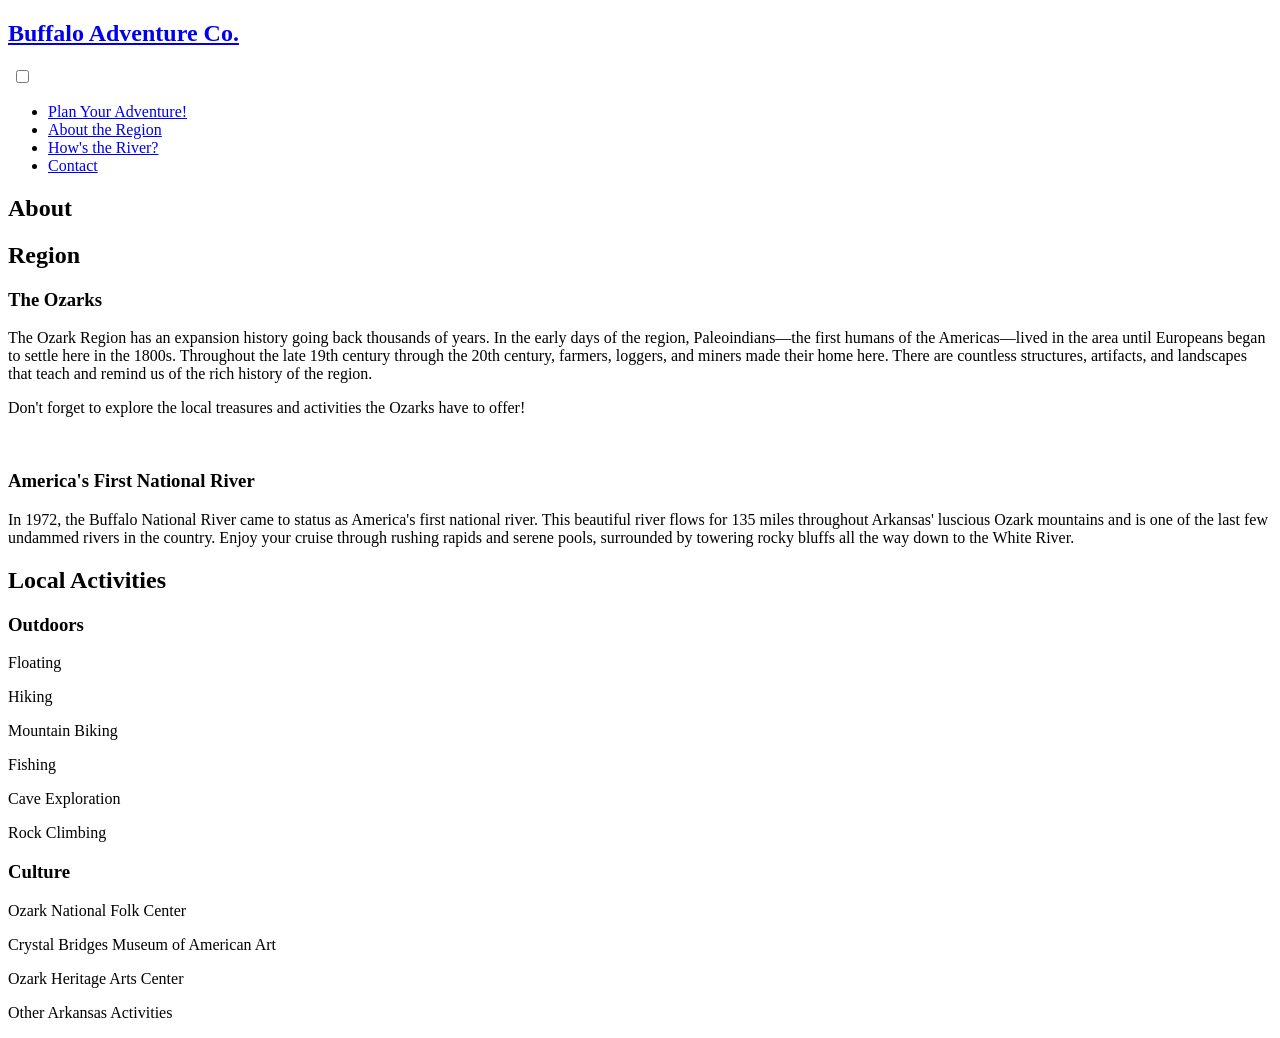
==== about.html @ 606f1b96 "Fix Index Links / Took HTMLs Out Of Folder (Broke)" ====
<!doctype html>
<html class="no-js" lang="en">
<head>
  <meta charset="utf-8">
  <meta name="author" content="Harrison Moss, Patricia Frogoso, Jonas Mikeal">
  <meta name="robots" content="noindex">
  <meta name="viewport" content="width=device-width, initial-scale=1">
  <meta name="description" content="Buffalo Advenure Co. content site">
  <title>Buffalo Adventure Co.</title>
  <meta name="theme-color" content="#fafafa">
</head>
<body>
<nav class="main-nav">
    <h1><a href="index.html">Buffalo Adventure Co.</a></h1>
    <image></image>
            <input type="checkbox" id="menu-toggle">
            <label for="menu-toggle" class="hamburger">
            </label>
            <ul>
                <li><a href="buffalo-adventure-co/adventure.html">Plan Your Adventure!</a></li>
                <li><a href="buffalo-adventure-co/about.html">About the Region</a></li>
                <li><a href="water-data/water-data.html">How's the River?</a></li>
                <li><a href="buffalo-adventure-co/contact.html">Contact</a></li>
            </ul>
        </nav>
        <h2>About</h2>
        <h2>Region</h2>
        <h3>The Ozarks</h3>
        <p>The Ozark Region has an expansion history going back thousands of years. In the early days of the region, Paleoindians—the first humans of the Americas—lived in the area until Europeans began to settle here in the 1800s. Throughout the late 19th century through the 20th century, farmers, loggers, and miners made their home here. There are countless structures, artifacts, and landscapes that teach and remind us of the rich history of the region.</p>
        <p>Don't forget to explore the local treasures and activities the Ozarks have to offer!</p>
    </br>
    <h3>America's First National River</h3>
    <p>In 1972, the Buffalo National River came to status as America's first national river. This beautiful river flows for 135 miles throughout Arkansas&#39; luscious Ozark mountains and is one of the last few undammed rivers in the country. Enjoy your cruise through rushing rapids and serene pools, surrounded by towering rocky bluffs all the way down to the White River.</p>
        <h2>Local Activities</h2>
        <h3>Outdoors</h3>
        <p>Floating</p>
        <p>Hiking</p>
        <p>Mountain Biking</p>
        <p>Fishing</p>
        <p>Cave Exploration</p>
        <p>Rock Climbing</p>
        <h3>Culture</h3>
        <p>Ozark National Folk Center</p>
        <p>Crystal Bridges Museum of American Art</p>
        <p>Ozark Heritage Arts Center</p>
        <p>Other Arkansas Activities</p>
    <footer>
    </footer>
</body>
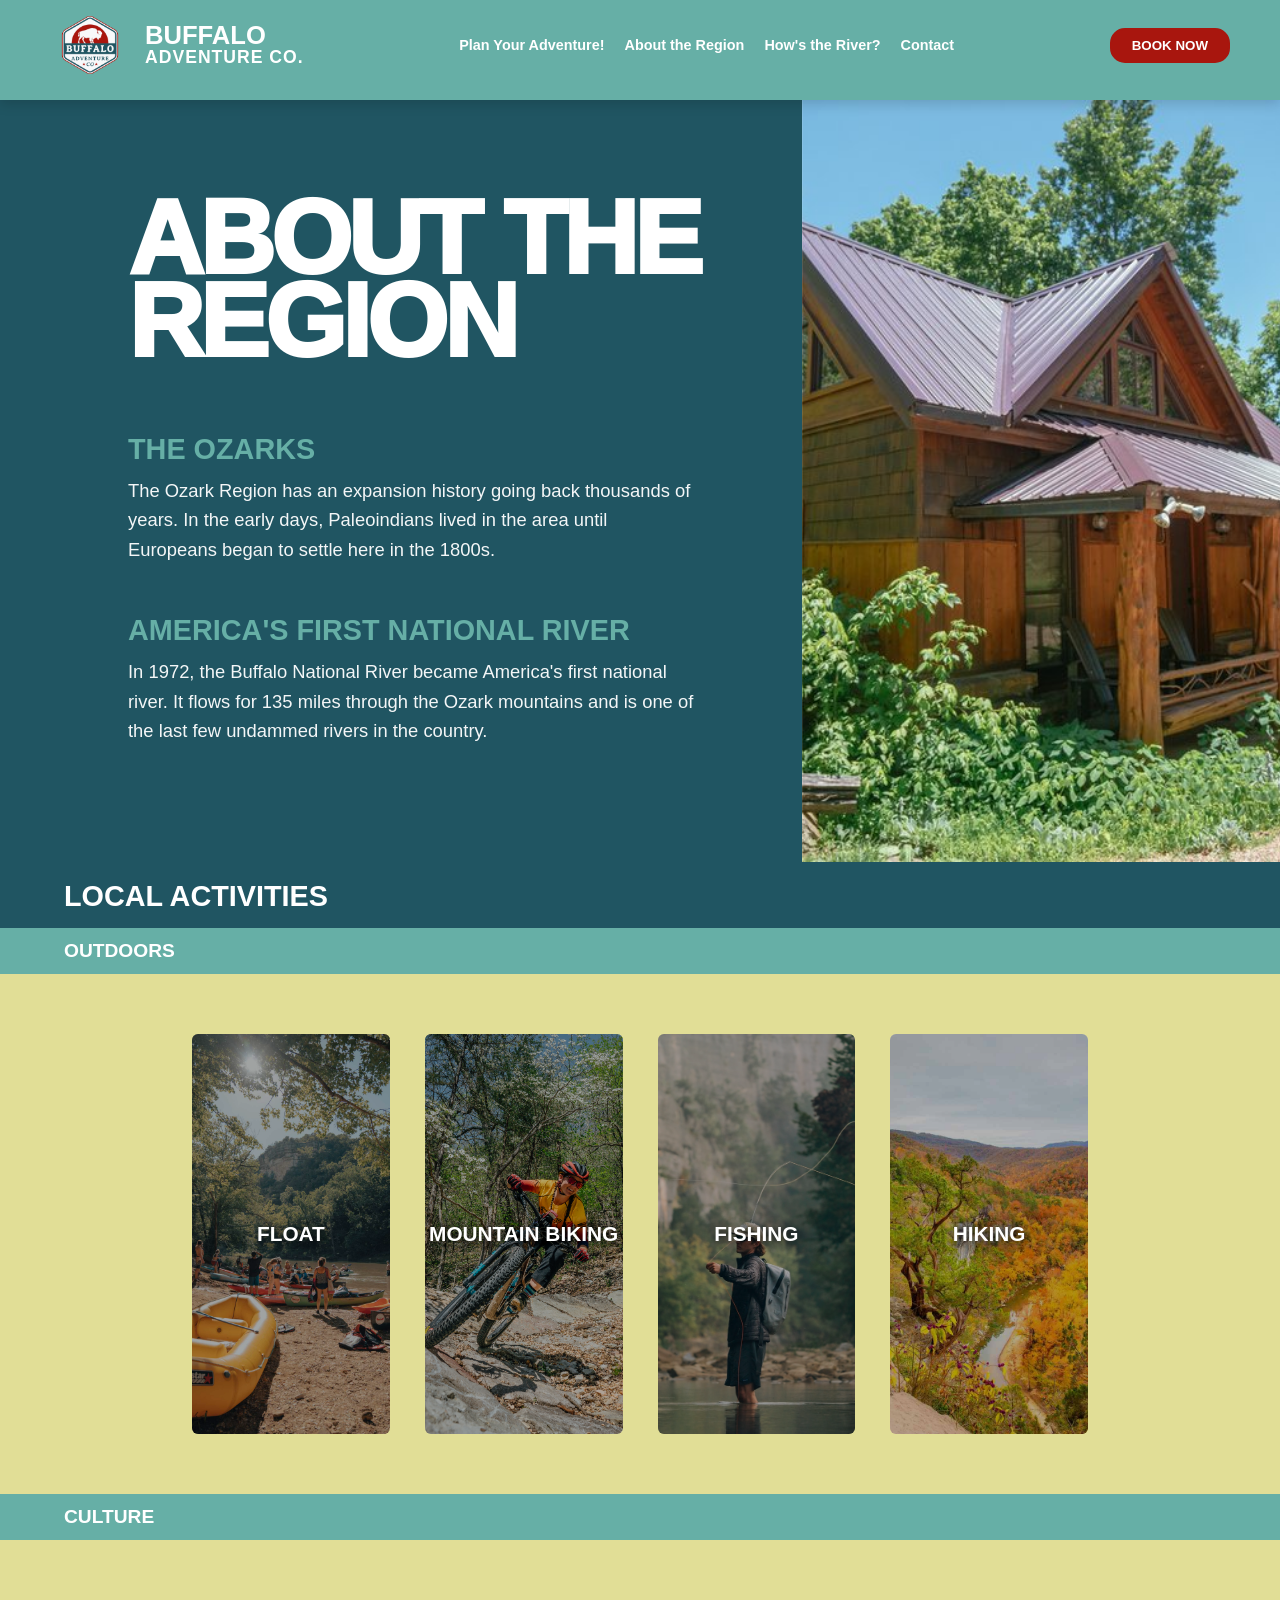
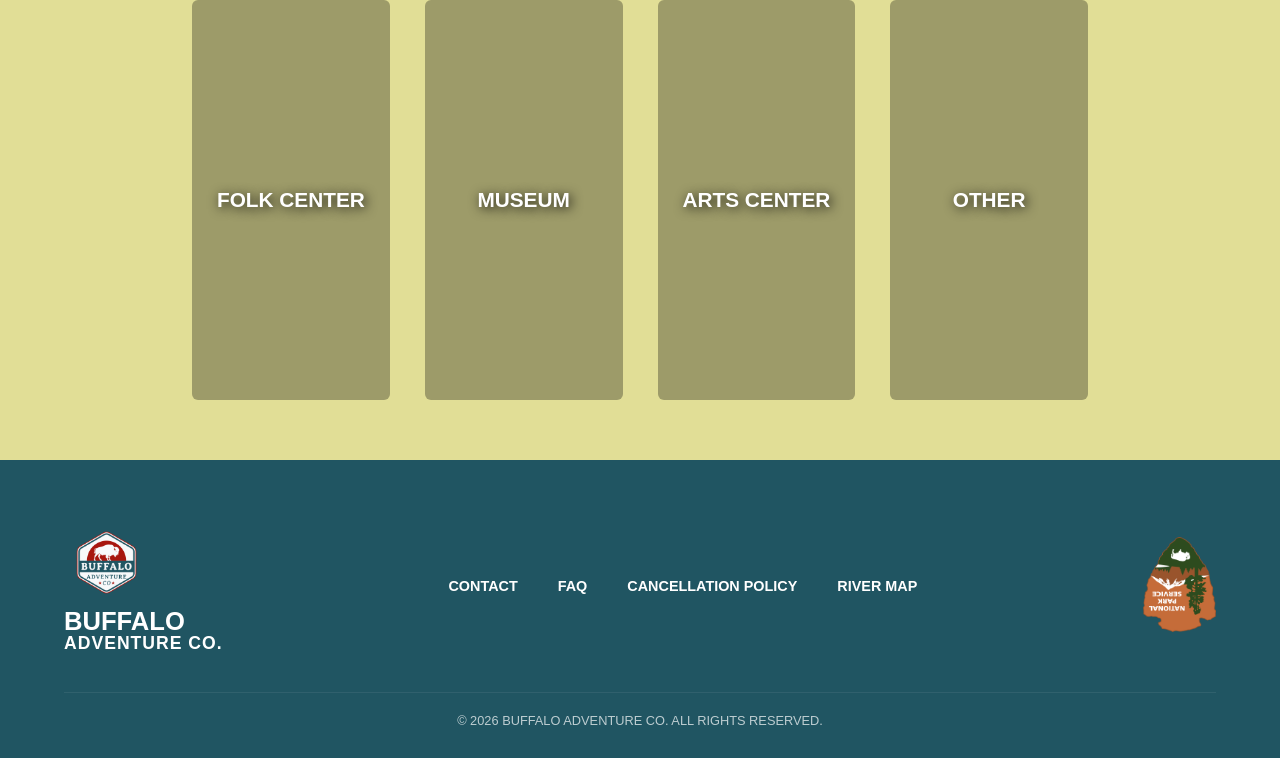
==== commit 3a4c4950: "worked on stylesheets for index, adventure, about, and water data. Also fixed water data api. Added " ====
--- a/about.html
+++ b/about.html
@@ -1,49 +1,105 @@
 <!doctype html>
-<html class="no-js" lang="en">
+<html lang="en">
 <head>
   <meta charset="utf-8">
   <meta name="author" content="Harrison Moss, Patricia Frogoso, Jonas Mikeal">
   <meta name="robots" content="noindex">
   <meta name="viewport" content="width=device-width, initial-scale=1">
   <meta name="description" content="Buffalo Advenure Co. content site">
-  <title>Buffalo Adventure Co.</title>
   <meta name="theme-color" content="#fafafa">
+  <title>About the Region - Buffalo Adventure Co.</title>
+  <link rel="stylesheet" href="buffalo-adventure-co/assets/css/about.css">
 </head>
 <body>
+
 <nav class="main-nav">
-    <h1><a href="index.html">Buffalo Adventure Co.</a></h1>
-    <image></image>
-            <input type="checkbox" id="menu-toggle">
-            <label for="menu-toggle" class="hamburger">
-            </label>
-            <ul>
-                <li><a href="buffalo-adventure-co/adventure.html">Plan Your Adventure!</a></li>
-                <li><a href="buffalo-adventure-co/about.html">About the Region</a></li>
-                <li><a href="water-data/water-data.html">How's the River?</a></li>
-                <li><a href="buffalo-adventure-co/contact.html">Contact</a></li>
-            </ul>
+  <h1>
+    <a href="index.html">
+      <img src="buffalo-adventure-co/assets/img/buffalo-adventure-co-logo.png" alt="Logo" class="logo">
+      <div class="brand-text">
+        <span class="top-line">Buffalo</span>
+        <span class="bottom-line">Adventure Co.</span>
+      </div>
+    </a>
+  </h1>
+  <ul class="nav-links">
+    <li><a href="adventure.html">Plan Your Adventure!</a></li>
+    <li><a href="about.html">About the Region</a></li>
+    <li><a href="water-data.html">How's the River?</a></li>
+    <li><a href="contact.html">Contact</a></li>
+  </ul>
+  <ul class="nav-cta">
+    <li><button class="book-now-btn">BOOK NOW</button></li>
+  </ul>
+</nav>
+
+<main>
+    <section class="region-hero">
+        <div class="region-text-side">
+            <h2>About The<br>Region</h2>
+            <h3>The Ozarks</h3>
+            <p>The Ozark Region has an expansion history going back thousands of years. In the early days, Paleoindians lived in the area until Europeans began to settle here in the 1800s.</p>
+            <h3>America's First National River</h3>
+            <p>In 1972, the Buffalo National River became America's first national river. It flows for 135 miles through the Ozark mountains and is one of the last few undammed rivers in the country.</p>
+        </div>
+        <div class="region-image-side">
+            </div>
+    </section>
+
+    <div class="category-bar">Local Activities</div>
+    
+    <div class="sub-header">Outdoors</div>
+    <section class="card-grid">
+        <a href="#" class="card" style="background-image: url('buffalo-adventure-co/assets/img/group-float.jpg');">
+            <span>FLOAT</span>
+        </a>
+        <a href="#" class="card" style="background-image: url('buffalo-adventure-co/assets/img/mtn-biking.jpg');">
+            <span>MOUNTAIN BIKING</span>
+        </a>
+        <a href="#" class="card" style="background-image: url('buffalo-adventure-co/assets/img/fishing.jpg');">
+            <span>FISHING</span>
+        </a>
+        <a href="#" class="card" style="background-image: url('buffalo-adventure-co/assets/img/hiking.jpg');">
+            <span>HIKING</span>
+        </a>
+
+    </section>
+
+    <div class="sub-header">Culture</div>
+    <section class="card-grid">
+        <a href="#" class="card" style="background-image: url('img/folk.jpg');"><span>Folk Center</span></a>
+        <a href="#" class="card" style="background-image: url('img/museum.jpg');"><span>Museum</span></a>
+        <a href="#" class="card" style="background-image: url('img/arts.jpg');"><span>Arts Center</span></a>
+        <a href="#" class="card" style="background-image: url('img/more.jpg');"><span>Other</span></a>
+    </section>
+</main>
+
+<footer class="main-footer">
+    <div class="footer-container">
+        <div class="footer-left">
+            <img src="buffalo-adventure-co/assets/img/buffalo-adventure-co-logo.png" alt="Logo" class="footer-logo">
+            <div class="brand-text">
+                <span class="top-line">BUFFALO</span>
+                <span class="bottom-line">ADVENTURE CO.</span>
+            </div>
+        </div>
+
+        <nav class="footer-nav">
+            <a href="contact.html">CONTACT</a>
+            <a href="#">FAQ</a>
+            <a href="#">CANCELLATION POLICY</a>
+            <a href="#">RIVER MAP</a>
         </nav>
-        <h2>About</h2>
-        <h2>Region</h2>
-        <h3>The Ozarks</h3>
-        <p>The Ozark Region has an expansion history going back thousands of years. In the early days of the region, Paleoindians—the first humans of the Americas—lived in the area until Europeans began to settle here in the 1800s. Throughout the late 19th century through the 20th century, farmers, loggers, and miners made their home here. There are countless structures, artifacts, and landscapes that teach and remind us of the rich history of the region.</p>
-        <p>Don't forget to explore the local treasures and activities the Ozarks have to offer!</p>
-    </br>
-    <h3>America's First National River</h3>
-    <p>In 1972, the Buffalo National River came to status as America's first national river. This beautiful river flows for 135 miles throughout Arkansas&#39; luscious Ozark mountains and is one of the last few undammed rivers in the country. Enjoy your cruise through rushing rapids and serene pools, surrounded by towering rocky bluffs all the way down to the White River.</p>
-        <h2>Local Activities</h2>
-        <h3>Outdoors</h3>
-        <p>Floating</p>
-        <p>Hiking</p>
-        <p>Mountain Biking</p>
-        <p>Fishing</p>
-        <p>Cave Exploration</p>
-        <p>Rock Climbing</p>
-        <h3>Culture</h3>
-        <p>Ozark National Folk Center</p>
-        <p>Crystal Bridges Museum of American Art</p>
-        <p>Ozark Heritage Arts Center</p>
-        <p>Other Arkansas Activities</p>
-    <footer>
-    </footer>
-</body>+
+        <div class="footer-right">
+            <img src="buffalo-adventure-co/assets/img/national-park-logo.png" alt="National Park Service" class="park-logo">
+        </div>
+    </div>
+
+    <div class="footer-bottom">
+        <p>© 2026 BUFFALO ADVENTURE CO. ALL RIGHTS RESERVED.</p>
+    </div>
+</footer>
+
+</body>
+</html>
--- a/buffalo-adventure-co/assets/css/about.css
+++ b/buffalo-adventure-co/assets/css/about.css
@@ -0,0 +1,198 @@
+/* 1. Global Reset */
+* {
+    margin: 0;
+    padding: 0;
+    box-sizing: border-box;
+}
+
+html {
+    scroll-behavior: smooth;
+}
+
+body {
+    font-family: 'Helvetica Neue', Arial, sans-serif;
+    background-color: #e1de96;
+    color: #333;
+    width: 100%;
+    min-height: 100vh;
+    /* overflow-x: clip prevents horizontal scroll without breaking position: sticky */
+    overflow-x: clip; 
+}
+
+/* 2. Navigation Bar */
+.main-nav {
+    display: flex;
+    justify-content: space-between;
+    align-items: center;
+    padding: 5px 50px 15px 50px;
+    background-color: #66afa6;
+    width: 100%;
+    
+    /* Sticky Settings */
+    position: -webkit-sticky; /* For Safari */
+    position: sticky;
+    top: 0;
+    left: 0;
+    z-index: 99999; 
+    
+    /* Separation shadow on scroll */
+    box-shadow: 0 4px 12px rgba(0,0,0,0.15);
+}
+
+/* Logo and Stacked Brand Text */
+.main-nav h1 a {
+    display: flex;
+    align-items: center;
+    gap: 15px;
+    color: white;
+    text-decoration: none;
+}
+
+.logo {
+    height: 80px; 
+    width: auto;
+    display: block;
+}
+
+.brand-text {
+    display: flex;
+    flex-direction: column;
+    justify-content: center;
+    line-height: 1;
+}
+
+.top-line {
+    font-size: 1.6rem;
+    font-weight: 700;
+    text-transform: uppercase;
+}
+
+.bottom-line {
+    font-size: 1.1rem;
+    font-weight: 700;
+    text-transform: uppercase;
+    letter-spacing: 1px;
+}
+
+/* Nav Links */
+.nav-links, .nav-cta {
+    list-style: none;
+    display: flex;
+    gap: 20px;
+    align-items: center;
+}
+
+.nav-links li a {
+    color: white;
+    text-decoration: none;
+    font-size: 0.9rem;
+    font-weight: bold;
+}
+
+/* Book Now Button */
+.book-now-btn {
+    color: white;
+    background-color: #a8160e;
+    border: 2px solid #a8160e;
+    border-radius: 15px;
+    padding: 8px 20px;
+    cursor: pointer;
+    font-weight: bold;
+    transition: 0.3s;
+}
+
+.book-now-btn:hover {
+    background-color: white;
+    color: #66afa6;
+    border-color: white;
+}
+
+/* --- 3. REGION HERO --- */
+.region-hero {
+    display: flex; 
+    width: 100%; 
+    min-height: 85vh; 
+    background-color: #205562;
+    border-bottom: 3px solid #205562;
+}
+
+.region-text-side {
+    flex: 1.2; 
+    padding: 80px 8% 80px 10%; 
+    display: flex; 
+    flex-direction: column; 
+    justify-content: center;
+}
+
+.region-text-side h2 {
+    color: #ffffff;
+    font-size: 6.5rem; 
+    font-weight: 950; 
+    text-transform: uppercase;
+    line-height: 0.8; 
+    letter-spacing: -4px; 
+    margin-bottom: 40px;
+}
+
+.region-text-side h3 {
+    color: #66afa6;
+    font-size: 1.8rem; 
+    font-weight: 900; 
+    text-transform: uppercase;
+    margin-top: 30px; 
+    margin-bottom: 10px;
+}
+
+.region-text-side p {
+    color: #ffffff;
+    font-size: 1.15rem; 
+    line-height: 1.6; 
+    margin-bottom: 20px;
+    opacity: 0.95;
+}
+
+.region-image-side {
+    flex: 1; 
+    background: url('../img/cabin.jpg') center/cover no-repeat;
+    border-left: 1px solid rgba(255, 255, 255, 0.1); 
+}
+/* --- 4. CATEGORY BARS --- */
+.category-bar { background-color: #205562; color: white; padding: 15px 5%; font-size: 1.8rem; font-weight: 900; text-transform: uppercase; }
+.sub-header { background-color: #66afa6; color: white; padding: 12px 5%; font-size: 1.2rem; font-weight: 800; text-transform: uppercase; }
+
+/* --- 5. LEAN GRIDS --- */
+.card-grid { display: grid; grid-template-columns: repeat(4, 1fr); grid-gap: 35px; padding: 60px 15%; }
+.card {
+    height: 400px; border-radius: 6px; background-size: cover; background-position: center;
+    position: relative; display: flex; justify-content: center; align-items: center; text-decoration: none; overflow: hidden; transition: transform 0.3s;
+}
+.card:hover { transform: translateY(-10px); }
+.card::after { content: ''; position: absolute; top: 0; left: 0; width: 100%; height: 100%; background-color: rgba(0, 0, 0, 0.3); z-index: 1; }
+.card span { position: relative; z-index: 2; color: white; font-weight: 900; font-size: 1.3rem; text-transform: uppercase; text-shadow: 2px 2px 12px rgba(0,0,0,0.9); }
+
+/* --- 6. FULL FOOTER STYLING --- */
+.main-footer {
+    background-color: #205562;
+    padding: 60px 5% 30px 5%;
+    color: white;
+}
+.footer-container {
+    display: flex;
+    justify-content: space-between;
+    align-items: center;
+    max-width: 1400px;
+    margin: 0 auto;
+}
+.footer-logo { height: 85px; width: auto; }
+.footer-nav { display: flex; gap: 40px; }
+.footer-nav a { text-decoration: none; color: white; font-weight: 800; font-size: 0.9rem; transition: opacity 0.3s; }
+.footer-nav a:hover { opacity: 0.7; }
+.park-logo { height: 95px; width: auto; }
+.footer-bottom {
+    margin-top: 40px;
+    border-top: 1px solid rgba(255, 255, 255, 0.1);
+    padding-top: 20px;
+    text-align: center;
+    font-size: 0.8rem;
+    opacity: 0.7;
+}
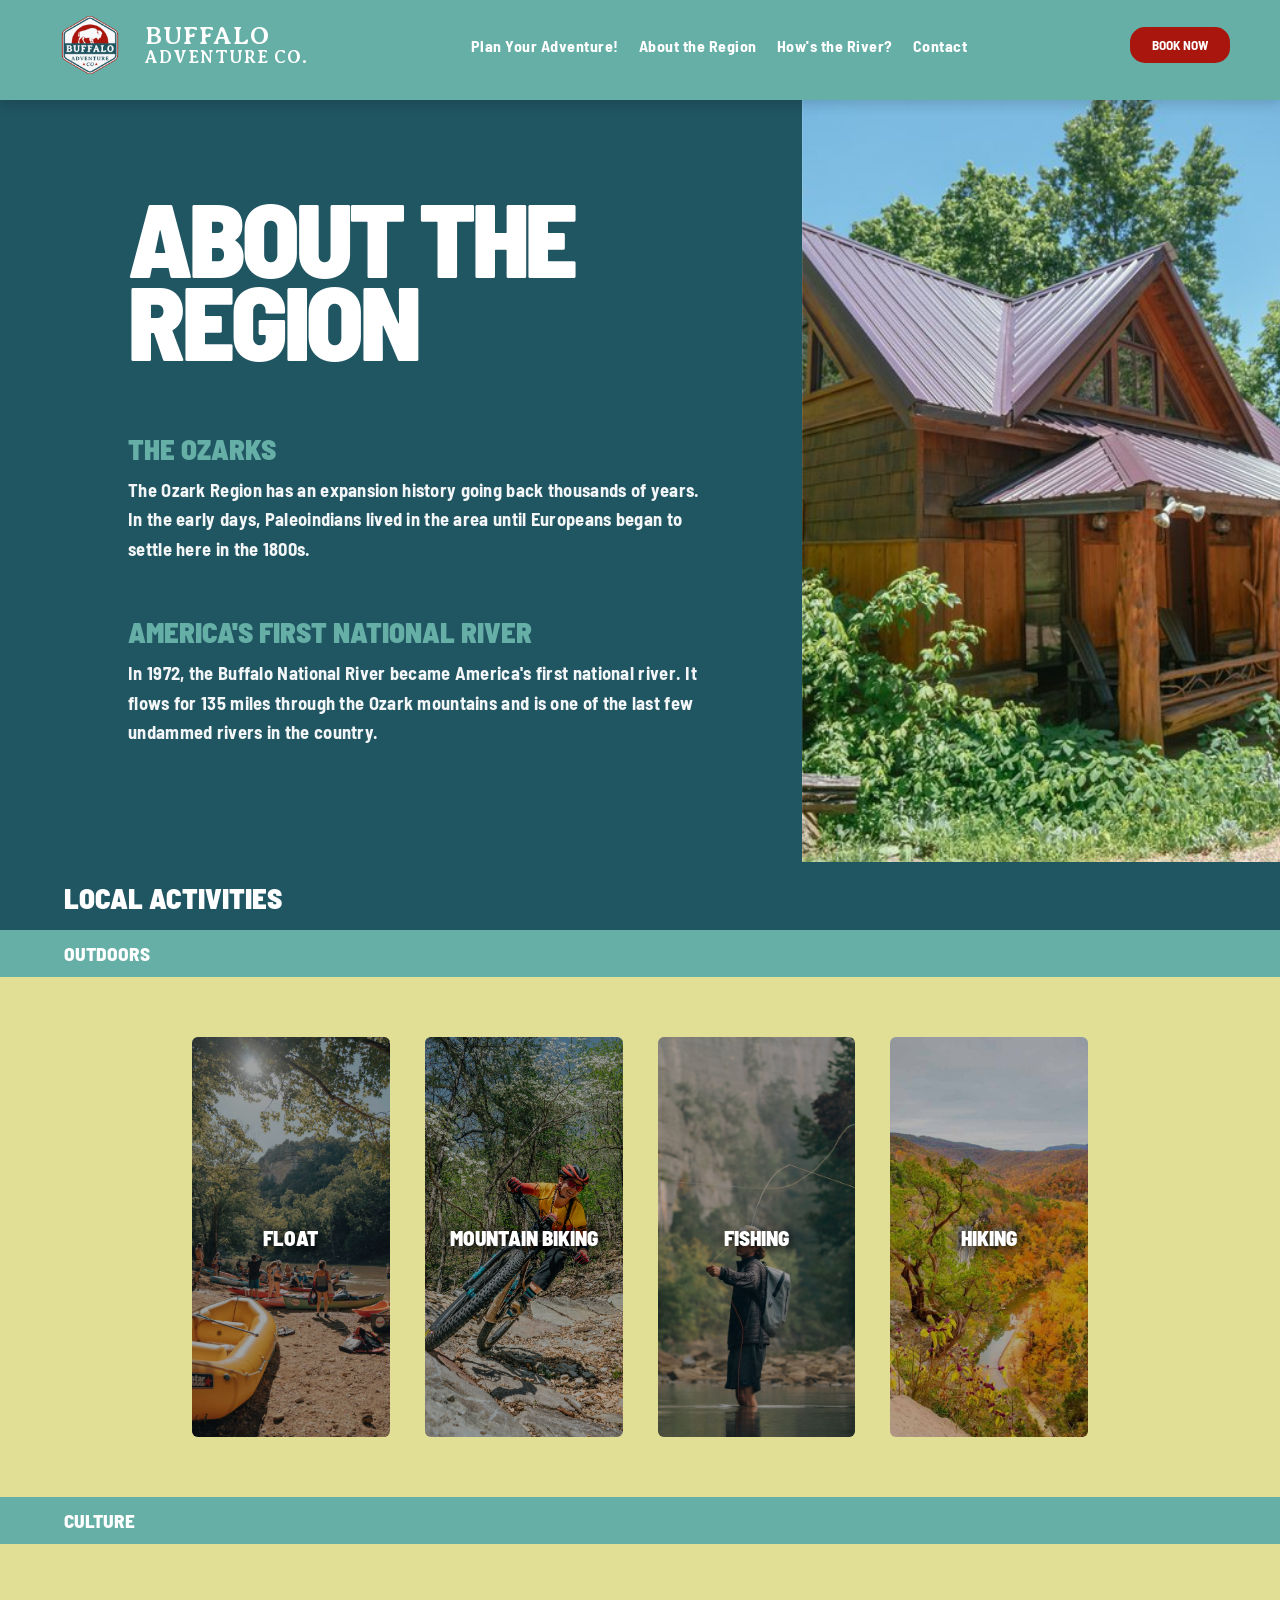
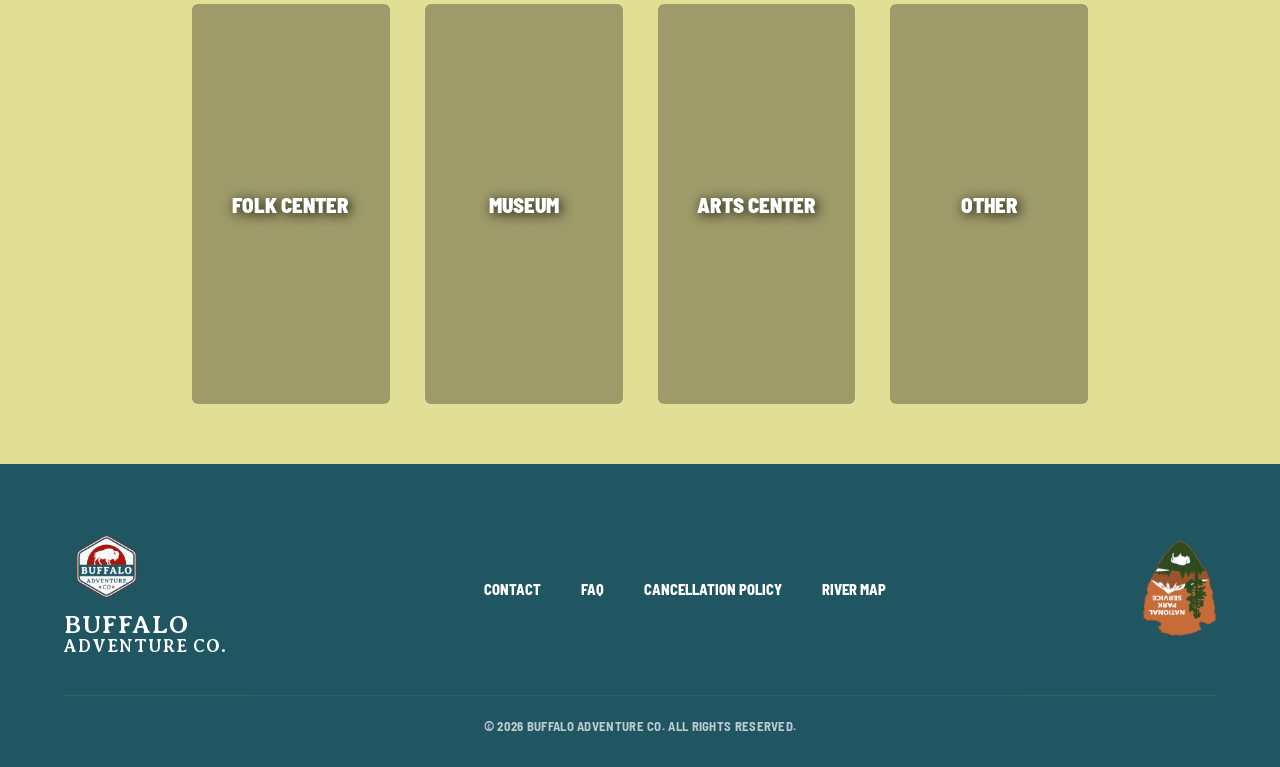
==== commit 35fb45e7: "Added stuff and styled contact page somewhat" ====
--- a/about.html
+++ b/about.html
@@ -9,6 +9,9 @@
   <meta name="theme-color" content="#fafafa">
   <title>About the Region - Buffalo Adventure Co.</title>
   <link rel="stylesheet" href="buffalo-adventure-co/assets/css/about.css">
+    <link rel="preconnect" href="https://fonts.googleapis.com">
+  <link rel="preconnect" href="https://fonts.gstatic.com" crossorigin>
+  <link href="https://fonts.googleapis.com/css2?family=Averia+Serif+Libre:wght@700&family=Barlow+Semi+Condensed:wght@700&display=swap" rel="stylesheet">
 </head>
 <body>
 
--- a/buffalo-adventure-co/assets/css/about.css
+++ b/buffalo-adventure-co/assets/css/about.css
@@ -15,9 +15,38 @@
     color: #333;
     width: 100%;
     min-height: 100vh;
-    /* overflow-x: clip prevents horizontal scroll without breaking position: sticky */
     overflow-x: clip; 
 }
+
+body, p, li, a, button, input, h2, .section-title {
+    font-family: 'Barlow Semi Condensed', sans-serif;
+    font-weight: 700;
+}
+
+.top-line, 
+.bottom-line, 
+.buffalo, 
+.adventure {
+    font-family: 'Averia Serif Libre', serif;
+    font-weight: 700;
+    text-transform: uppercase;
+}
+
+.top-line {
+    font-size: 1.8rem;
+    letter-spacing: 1px;
+}
+
+.bottom-line {
+    font-size: 1.2rem;
+    letter-spacing: 2px;
+}
+
+p {
+    line-height: 1.6;
+    letter-spacing: 0.3px;
+}
+
 
 /* 2. Navigation Bar */
 .main-nav {
@@ -27,19 +56,14 @@
     padding: 5px 50px 15px 50px;
     background-color: #66afa6;
     width: 100%;
-    
-    /* Sticky Settings */
-    position: -webkit-sticky; /* For Safari */
+    position: -webkit-sticky;
     position: sticky;
     top: 0;
     left: 0;
     z-index: 99999; 
-    
-    /* Separation shadow on scroll */
     box-shadow: 0 4px 12px rgba(0,0,0,0.15);
 }
 
-/* Logo and Stacked Brand Text */
 .main-nav h1 a {
     display: flex;
     align-items: center;
@@ -87,9 +111,10 @@
     text-decoration: none;
     font-size: 0.9rem;
     font-weight: bold;
-}
-
-/* Book Now Button */
+    font-size: 1rem;
+    letter-spacing: 0.5px;
+}
+
 .book-now-btn {
     color: white;
     background-color: #a8160e;
